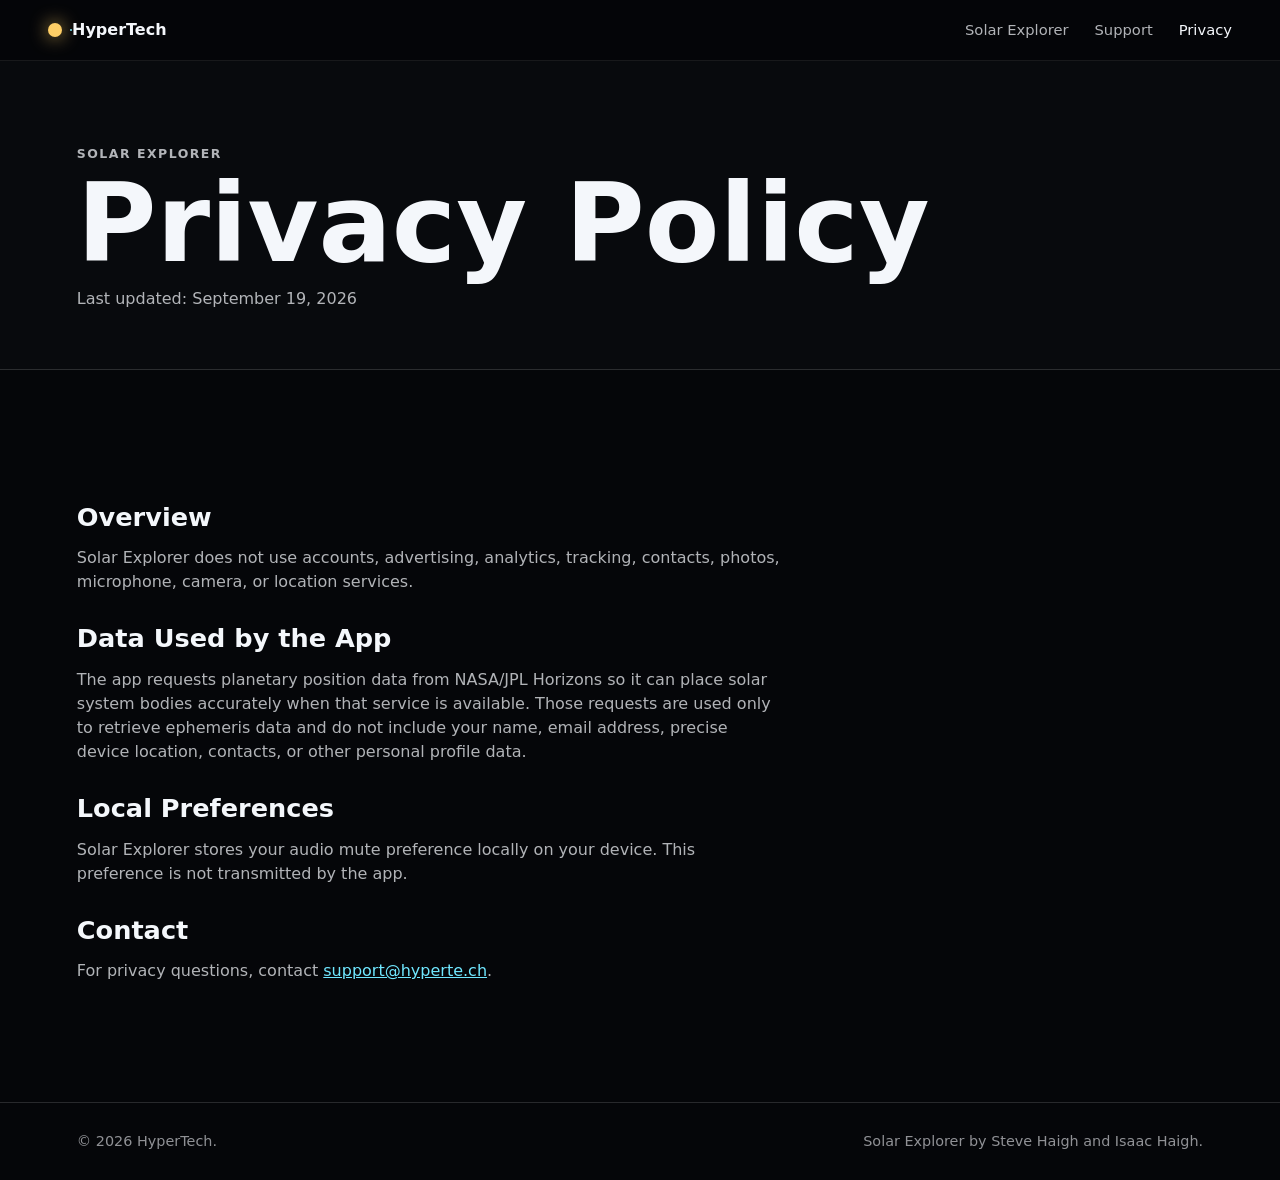
==== privacy.html @ d2ac2b3a "Initial HyperTech website" ====
<!doctype html>
<html lang="en">
<head>
    <meta charset="utf-8">
    <meta name="viewport" content="width=device-width, initial-scale=1">
    <meta name="description" content="Privacy policy for Solar Explorer by HyperTech.">
    <title>Solar Explorer Privacy | HyperTech</title>
    <link rel="stylesheet" href="styles.css">
</head>
<body>
    <header class="site-header solid">
        <a class="brand" href="index.html" aria-label="HyperTech home">
            <span class="brand-mark"></span>
            <span>HyperTech</span>
        </a>
        <nav aria-label="Primary">
            <a href="index.html#solar-explorer">Solar Explorer</a>
            <a href="support.html">Support</a>
            <a href="privacy.html" aria-current="page">Privacy</a>
        </nav>
    </header>

    <main class="page-main">
        <section class="page-hero">
            <p class="eyebrow">Solar Explorer</p>
            <h1>Privacy Policy</h1>
            <p>Last updated: September 19, 2026</p>
        </section>

        <section class="section legal-copy">
            <h2>Overview</h2>
            <p>Solar Explorer does not use accounts, advertising, analytics, tracking, contacts, photos, microphone, camera, or location services.</p>

            <h2>Data Used by the App</h2>
            <p>The app requests planetary position data from NASA/JPL Horizons so it can place solar system bodies accurately when that service is available. Those requests are used only to retrieve ephemeris data and do not include your name, email address, precise device location, contacts, or other personal profile data.</p>

            <h2>Local Preferences</h2>
            <p>Solar Explorer stores your audio mute preference locally on your device. This preference is not transmitted by the app.</p>

            <h2>Contact</h2>
            <p>For privacy questions, contact <a href="mailto:support@hyperte.ch">support@hyperte.ch</a>.</p>
        </section>
    </main>

    <footer class="site-footer">
        <span>&copy; 2026 HyperTech.</span>
        <span>Solar Explorer by Steve Haigh and Isaac Haigh.</span>
    </footer>
</body>
</html>
---- styles.css ----
:root {
    color-scheme: dark;
    --bg: #050609;
    --panel: rgba(14, 18, 24, 0.78);
    --panel-strong: rgba(21, 27, 34, 0.92);
    --line: rgba(255, 255, 255, 0.14);
    --text: #f4f7fb;
    --muted: rgba(244, 247, 251, 0.72);
    --cyan: #70e7ff;
    --amber: #ffcf66;
    --green: #88f0b0;
    --red: #ff7d7d;
}

* {
    box-sizing: border-box;
}

html {
    scroll-behavior: smooth;
}

body {
    margin: 0;
    min-width: 320px;
    background: var(--bg);
    color: var(--text);
    font-family: Inter, ui-sans-serif, system-ui, -apple-system, BlinkMacSystemFont, "Segoe UI", sans-serif;
    line-height: 1.5;
}

a {
    color: var(--cyan);
}

.site-header {
    position: fixed;
    z-index: 20;
    top: 0;
    left: 0;
    right: 0;
    display: flex;
    align-items: center;
    justify-content: space-between;
    gap: 24px;
    padding: 18px clamp(18px, 4vw, 48px);
    background: rgba(5, 6, 9, 0.62);
    border-bottom: 1px solid rgba(255, 255, 255, 0.08);
    backdrop-filter: blur(18px);
}

.site-header.solid {
    position: sticky;
    background: rgba(5, 6, 9, 0.92);
}

.brand {
    display: inline-flex;
    align-items: center;
    gap: 10px;
    color: var(--text);
    font-weight: 700;
    text-decoration: none;
    letter-spacing: 0;
}

.brand-mark {
    width: 14px;
    height: 14px;
    border-radius: 50%;
    background: var(--amber);
    box-shadow: 0 0 18px rgba(255, 207, 102, 0.84), 16px 0 0 -6px var(--cyan), 28px 0 0 -8px var(--green);
}

nav {
    display: flex;
    align-items: center;
    gap: clamp(12px, 2.2vw, 26px);
    font-size: 0.92rem;
}

nav a {
    color: var(--muted);
    text-decoration: none;
}

nav a:hover,
nav a[aria-current="page"] {
    color: var(--text);
}

.hero {
    position: relative;
    display: grid;
    min-height: 92vh;
    align-items: center;
    overflow: hidden;
    padding: 110px clamp(22px, 6vw, 86px) 90px;
    border-bottom: 1px solid var(--line);
}

#orbit-canvas {
    position: absolute;
    inset: 0;
    width: 100%;
    height: 100%;
}

.hero::after {
    content: "";
    position: absolute;
    inset: auto 0 0;
    height: 34%;
    background: linear-gradient(to bottom, rgba(5, 6, 9, 0), var(--bg));
    pointer-events: none;
}

.hero-content {
    position: relative;
    z-index: 2;
    max-width: 760px;
}

.eyebrow {
    margin: 0 0 12px;
    color: var(--amber);
    font-size: 0.78rem;
    font-weight: 700;
    letter-spacing: 0.12em;
    text-transform: uppercase;
}

h1,
h2,
h3,
p {
    margin-top: 0;
}

h1 {
    max-width: 11ch;
    margin-bottom: 16px;
    font-size: clamp(4rem, 13vw, 9.5rem);
    line-height: 0.88;
    letter-spacing: 0;
}

h2 {
    margin-bottom: 16px;
    font-size: clamp(2rem, 4vw, 4.2rem);
    line-height: 1;
    letter-spacing: 0;
}

h3 {
    margin-bottom: 10px;
    color: var(--text);
    font-size: 1.05rem;
}

.hero-copy {
    max-width: 520px;
    color: var(--muted);
    font-size: clamp(1.1rem, 2vw, 1.45rem);
}

.hero-actions,
.support-band {
    display: flex;
    flex-wrap: wrap;
    gap: 12px;
    align-items: center;
}

.button {
    display: inline-flex;
    min-height: 44px;
    align-items: center;
    justify-content: center;
    border-radius: 999px;
    padding: 0 18px;
    border: 1px solid var(--line);
    font-weight: 700;
    text-decoration: none;
}

.button.primary {
    background: var(--text);
    color: var(--bg);
}

.button.secondary {
    color: var(--text);
    background: rgba(255, 255, 255, 0.08);
}

.section {
    padding: clamp(56px, 8vw, 112px) clamp(22px, 6vw, 86px);
}

.product-section {
    display: grid;
    grid-template-columns: minmax(0, 0.85fr) minmax(280px, 1.15fr);
    gap: clamp(28px, 5vw, 72px);
    align-items: start;
}

.section-copy p,
.split-section p,
.support-band p,
.page-hero p,
.legal-copy p,
.info-panel p,
.feature p {
    color: var(--muted);
}

.feature-grid {
    display: grid;
    gap: 14px;
}

.feature,
.info-panel {
    border: 1px solid var(--line);
    border-radius: 8px;
    padding: 20px;
    background: var(--panel);
}

.screenshots-section {
    border-top: 1px solid var(--line);
    background: #07090d;
}

.screenshots-section .section-copy {
    max-width: 880px;
    margin-bottom: 30px;
}

.screenshot-gallery {
    display: grid;
    grid-auto-columns: minmax(320px, 46%);
    grid-auto-flow: column;
    gap: 18px;
    overflow-x: auto;
    overflow-y: hidden;
    padding: 6px clamp(22px, 6vw, 86px) 22px;
    margin-inline: calc(clamp(22px, 6vw, 86px) * -1);
    scroll-padding-inline: clamp(22px, 6vw, 86px);
    scroll-snap-type: x mandatory;
    scrollbar-color: rgba(112, 231, 255, 0.36) rgba(255, 255, 255, 0.08);
}

.screenshot-card {
    position: relative;
    margin: 0;
    overflow: hidden;
    border: 1px solid rgba(255, 255, 255, 0.16);
    border-radius: 8px;
    background: var(--panel-strong);
    box-shadow: 0 20px 60px rgba(0, 0, 0, 0.34);
    scroll-snap-align: start;
}

.screenshot-open {
    display: block;
    width: 100%;
    padding: 0;
    border: 0;
    background: transparent;
    color: inherit;
    cursor: zoom-in;
}

.screenshot-open:focus-visible {
    outline: 3px solid rgba(112, 231, 255, 0.82);
    outline-offset: -3px;
}

.screenshot-card img {
    display: block;
    width: 100%;
    aspect-ratio: 19.5 / 9;
    object-fit: cover;
    background: #030407;
    transition: transform 0.25s ease, filter 0.25s ease;
}

.screenshot-card:hover img,
.screenshot-open:focus-visible img {
    transform: scale(1.025);
    filter: brightness(1.06);
}

.screenshot-card figcaption {
    position: absolute;
    left: 12px;
    bottom: 12px;
    max-width: calc(100% - 24px);
    padding: 7px 10px;
    border: 1px solid rgba(255, 255, 255, 0.14);
    border-radius: 999px;
    background: rgba(3, 4, 7, 0.68);
    color: rgba(244, 247, 251, 0.9);
    font-size: 0.9rem;
    backdrop-filter: blur(14px);
}

.lightbox {
    position: fixed;
    z-index: 100;
    inset: 0;
    display: none;
    align-items: center;
    justify-content: center;
    padding: clamp(18px, 4vw, 54px);
}

.lightbox.is-open {
    display: flex;
}

.lightbox-backdrop {
    position: absolute;
    inset: 0;
    border: 0;
    background: rgba(2, 3, 6, 0.82);
    backdrop-filter: blur(18px);
    cursor: zoom-out;
}

.lightbox-content {
    position: relative;
    z-index: 1;
    width: fit-content;
    max-width: calc(100vw - clamp(36px, 8vw, 108px));
    margin: 0;
    overflow: hidden;
    border: 1px solid rgba(255, 255, 255, 0.18);
    border-radius: 8px;
    background: rgba(6, 8, 12, 0.96);
    box-shadow: 0 34px 120px rgba(0, 0, 0, 0.58);
}

.lightbox-content img {
    position: relative;
    z-index: 1;
    display: block;
    width: auto;
    height: auto;
    max-width: 100%;
    max-height: 78vh;
    object-fit: contain;
    background: #030407;
    transition: opacity 0.18s ease, transform 0.18s ease;
}

.lightbox-content.is-changing img {
    opacity: 0.42;
    transform: scale(0.992);
}

.lightbox-content figcaption {
    position: relative;
    z-index: 2;
    display: flex;
    align-items: center;
    justify-content: space-between;
    gap: 18px;
    padding: 13px 16px;
    color: rgba(244, 247, 251, 0.84);
    font-size: 0.95rem;
}

.lightbox-content figcaption span:last-child {
    color: rgba(112, 231, 255, 0.74);
    font-variant-numeric: tabular-nums;
    white-space: nowrap;
}

.lightbox-orbit {
    position: absolute;
    z-index: 0;
    inset: -24%;
    border: 1px solid rgba(112, 231, 255, 0.18);
    border-radius: 50%;
    pointer-events: none;
    animation: orbitDrift 16s linear infinite;
}

.lightbox-orbit::before,
.lightbox-orbit::after {
    content: "";
    position: absolute;
    inset: 13%;
    border: 1px solid rgba(255, 255, 255, 0.08);
    border-radius: 50%;
}

.lightbox-orbit::after {
    inset: 26%;
    border-color: rgba(255, 207, 102, 0.12);
}

.lightbox-orbit span {
    position: absolute;
    top: 50%;
    right: -5px;
    width: 10px;
    height: 10px;
    border-radius: 50%;
    background: var(--cyan);
    box-shadow: 0 0 16px rgba(112, 231, 255, 0.9);
}

@keyframes orbitDrift {
    to {
        transform: rotate(360deg);
    }
}

.lightbox-close,
.lightbox-nav {
    position: absolute;
    z-index: 2;
    border: 1px solid rgba(255, 255, 255, 0.16);
    border-radius: 50%;
    background: rgba(3, 4, 7, 0.72);
    color: var(--text);
    line-height: 1;
    backdrop-filter: blur(14px);
    cursor: pointer;
}

.lightbox-close {
    top: 10px;
    right: 10px;
    width: 38px;
    height: 38px;
    font-size: 1.55rem;
}

.lightbox-nav {
    top: 50%;
    width: 46px;
    height: 46px;
    font-size: 2.2rem;
    transform: translateY(-50%);
}

.lightbox-nav.previous {
    left: 12px;
}

.lightbox-nav.next {
    right: 12px;
}

.lightbox-nav:hover,
.lightbox-close:hover {
    border-color: rgba(112, 231, 255, 0.42);
    background: rgba(10, 18, 24, 0.82);
}

.lightbox-close:focus-visible,
.lightbox-nav:focus-visible {
    outline: 3px solid rgba(112, 231, 255, 0.82);
    outline-offset: 2px;
}

body.lightbox-open {
    overflow: hidden;
}

.split-section {
    display: grid;
    grid-template-columns: minmax(0, 0.65fr) minmax(260px, 0.75fr);
    gap: clamp(24px, 5vw, 72px);
    align-items: center;
    border-top: 1px solid var(--line);
    border-bottom: 1px solid var(--line);
    background: #090d0f;
}

.support-band {
    justify-content: space-between;
    background: #0b0b0d;
}

.support-band h2 {
    max-width: 760px;
}

.page-main {
    min-height: 72vh;
}

.page-hero {
    padding: 84px clamp(22px, 6vw, 86px) 42px;
    border-bottom: 1px solid var(--line);
    background: #080a0d;
}

.page-hero h1 {
    max-width: none;
    font-size: clamp(3rem, 9vw, 6.8rem);
}

.support-layout {
    display: grid;
    grid-template-columns: repeat(3, minmax(0, 1fr));
    gap: 16px;
}

.legal-copy {
    max-width: 860px;
}

.legal-copy h2 {
    margin-top: 32px;
    font-size: clamp(1.3rem, 2vw, 2rem);
}

.site-footer {
    display: flex;
    flex-wrap: wrap;
    justify-content: space-between;
    gap: 12px;
    padding: 28px clamp(22px, 6vw, 86px);
    border-top: 1px solid var(--line);
    color: rgba(244, 247, 251, 0.58);
    font-size: 0.9rem;
}

@media (max-width: 820px) {
    .site-header {
        align-items: flex-start;
        flex-direction: column;
        gap: 10px;
    }

    nav {
        width: 100%;
        justify-content: space-between;
    }

    .hero {
        min-height: 86vh;
        padding-top: 142px;
    }

    .product-section,
    .split-section,
    .support-layout {
        grid-template-columns: 1fr;
    }

    .screenshot-gallery {
        grid-auto-columns: minmax(290px, 82%);
    }
}

@media (max-width: 520px) {
    nav {
        font-size: 0.84rem;
    }

    h1 {
        font-size: 4.4rem;
    }

    .button {
        width: 100%;
    }
}
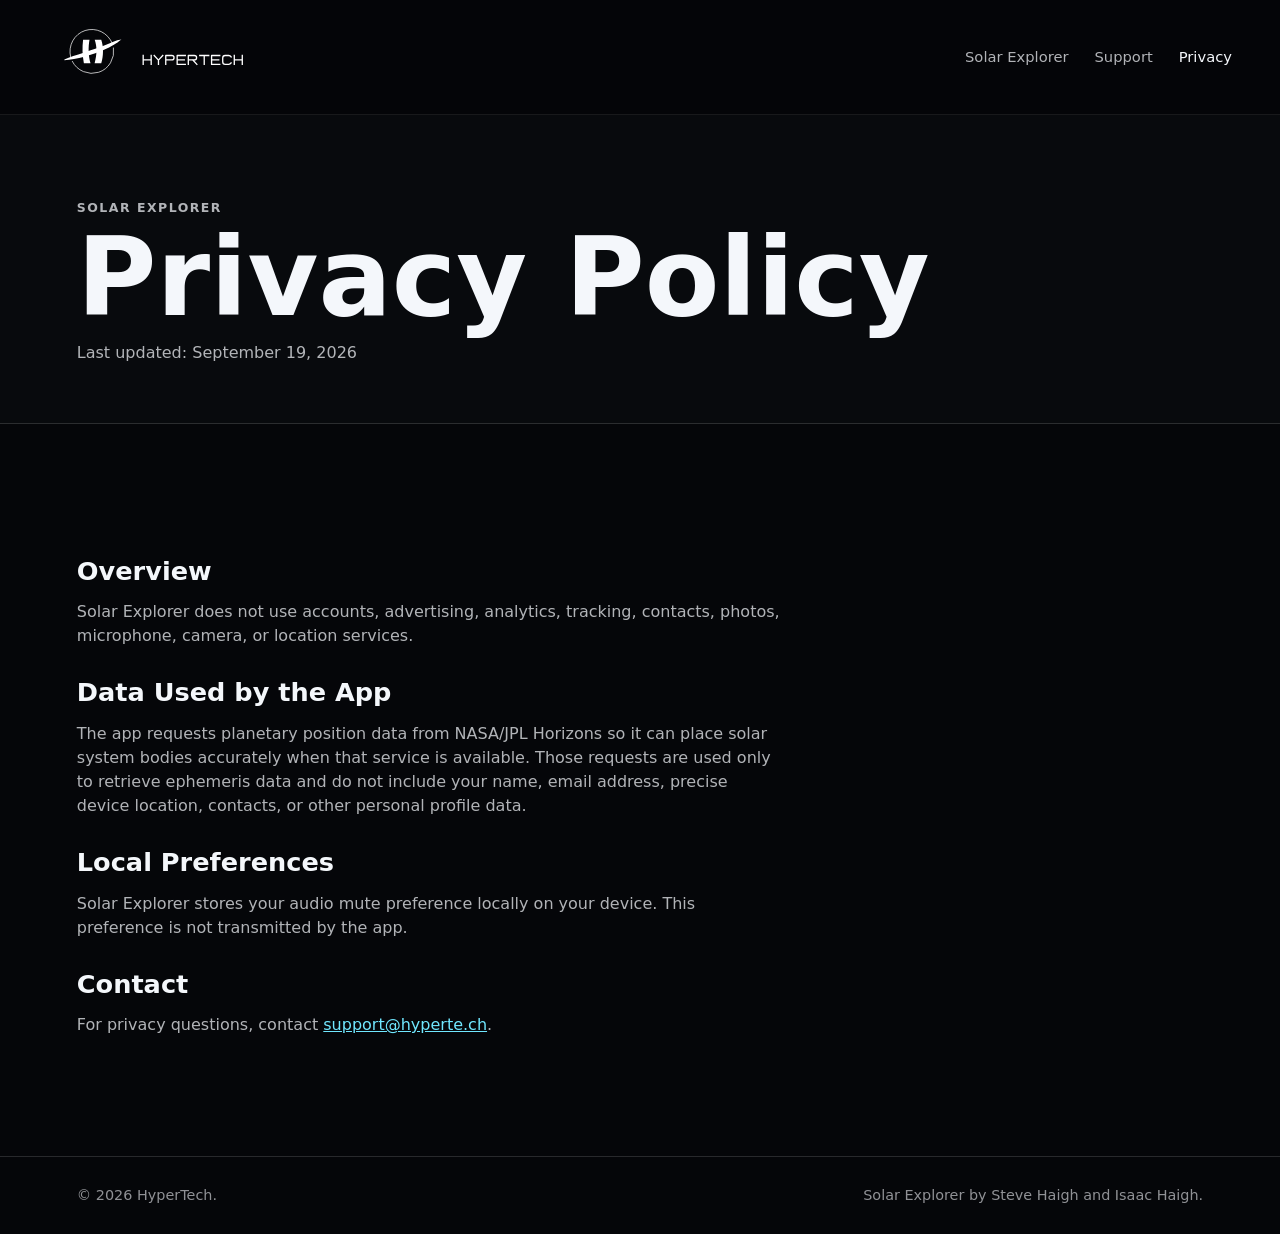
==== commit 77c4ee11: "Add HyperTech logo and analytics tracking" ====
--- a/privacy.html
+++ b/privacy.html
@@ -5,13 +5,21 @@
     <meta name="viewport" content="width=device-width, initial-scale=1">
     <meta name="description" content="Privacy policy for Solar Explorer by HyperTech.">
     <title>Solar Explorer Privacy | HyperTech</title>
+    <!-- Google tag (gtag.js) -->
+    <script async src="https://www.googletagmanager.com/gtag/js?id=G-M51QYJ959E"></script>
+    <script>
+        window.dataLayer = window.dataLayer || [];
+        function gtag(){dataLayer.push(arguments);}
+        gtag('js', new Date());
+
+        gtag('config', 'G-M51QYJ959E');
+    </script>
     <link rel="stylesheet" href="styles.css">
 </head>
 <body>
     <header class="site-header solid">
         <a class="brand" href="index.html" aria-label="HyperTech home">
-            <span class="brand-mark"></span>
-            <span>HyperTech</span>
+            <img src="assets/hypertech-logo-white.svg" alt="HyperTech" width="200" height="78">
         </a>
         <nav aria-label="Primary">
             <a href="index.html#solar-explorer">Solar Explorer</a>
--- a/styles.css
+++ b/styles.css
@@ -39,9 +39,9 @@
     top: 0;
     left: 0;
     right: 0;
-    display: flex;
-    align-items: center;
-    justify-content: space-between;
+    display: grid;
+    grid-template-columns: auto minmax(0, 1fr);
+    align-items: center;
     gap: 24px;
     padding: 18px clamp(18px, 4vw, 48px);
     background: rgba(5, 6, 9, 0.62);
@@ -55,26 +55,21 @@
 }
 
 .brand {
-    display: inline-flex;
-    align-items: center;
-    gap: 10px;
-    color: var(--text);
-    font-weight: 700;
-    text-decoration: none;
-    letter-spacing: 0;
-}
-
-.brand-mark {
-    width: 14px;
-    height: 14px;
-    border-radius: 50%;
-    background: var(--amber);
-    box-shadow: 0 0 18px rgba(255, 207, 102, 0.84), 16px 0 0 -6px var(--cyan), 28px 0 0 -8px var(--green);
+    display: block;
+    justify-self: start;
+    line-height: 0;
+}
+
+.brand img {
+    display: block;
+    width: clamp(166px, 16vw, 200px);
+    height: auto;
 }
 
 nav {
     display: flex;
     align-items: center;
+    justify-self: end;
     gap: clamp(12px, 2.2vw, 26px);
     font-size: 0.92rem;
 }
@@ -192,6 +187,31 @@
 .button.secondary {
     color: var(--text);
     background: rgba(255, 255, 255, 0.08);
+}
+
+.app-store-badge {
+    display: inline-flex;
+    align-items: center;
+    min-height: 44px;
+    border-radius: 7px;
+    transition: opacity 0.2s ease, transform 0.2s ease;
+}
+
+.app-store-badge img {
+    display: block;
+    width: 148px;
+    height: auto;
+}
+
+.app-store-badge:hover,
+.app-store-badge:focus-visible {
+    opacity: 0.82;
+    transform: translateY(-1px);
+}
+
+.app-store-badge:focus-visible {
+    outline: 3px solid rgba(112, 231, 255, 0.82);
+    outline-offset: 4px;
 }
 
 .section {
@@ -535,14 +555,20 @@
 
 @media (max-width: 820px) {
     .site-header {
-        align-items: flex-start;
-        flex-direction: column;
+        grid-template-columns: auto 1fr;
         gap: 10px;
     }
 
     nav {
+        grid-column: 1 / -1;
+        grid-row: 2;
         width: 100%;
         justify-content: space-between;
+    }
+
+    .brand {
+        grid-column: 1;
+        grid-row: 1;
     }
 
     .hero {
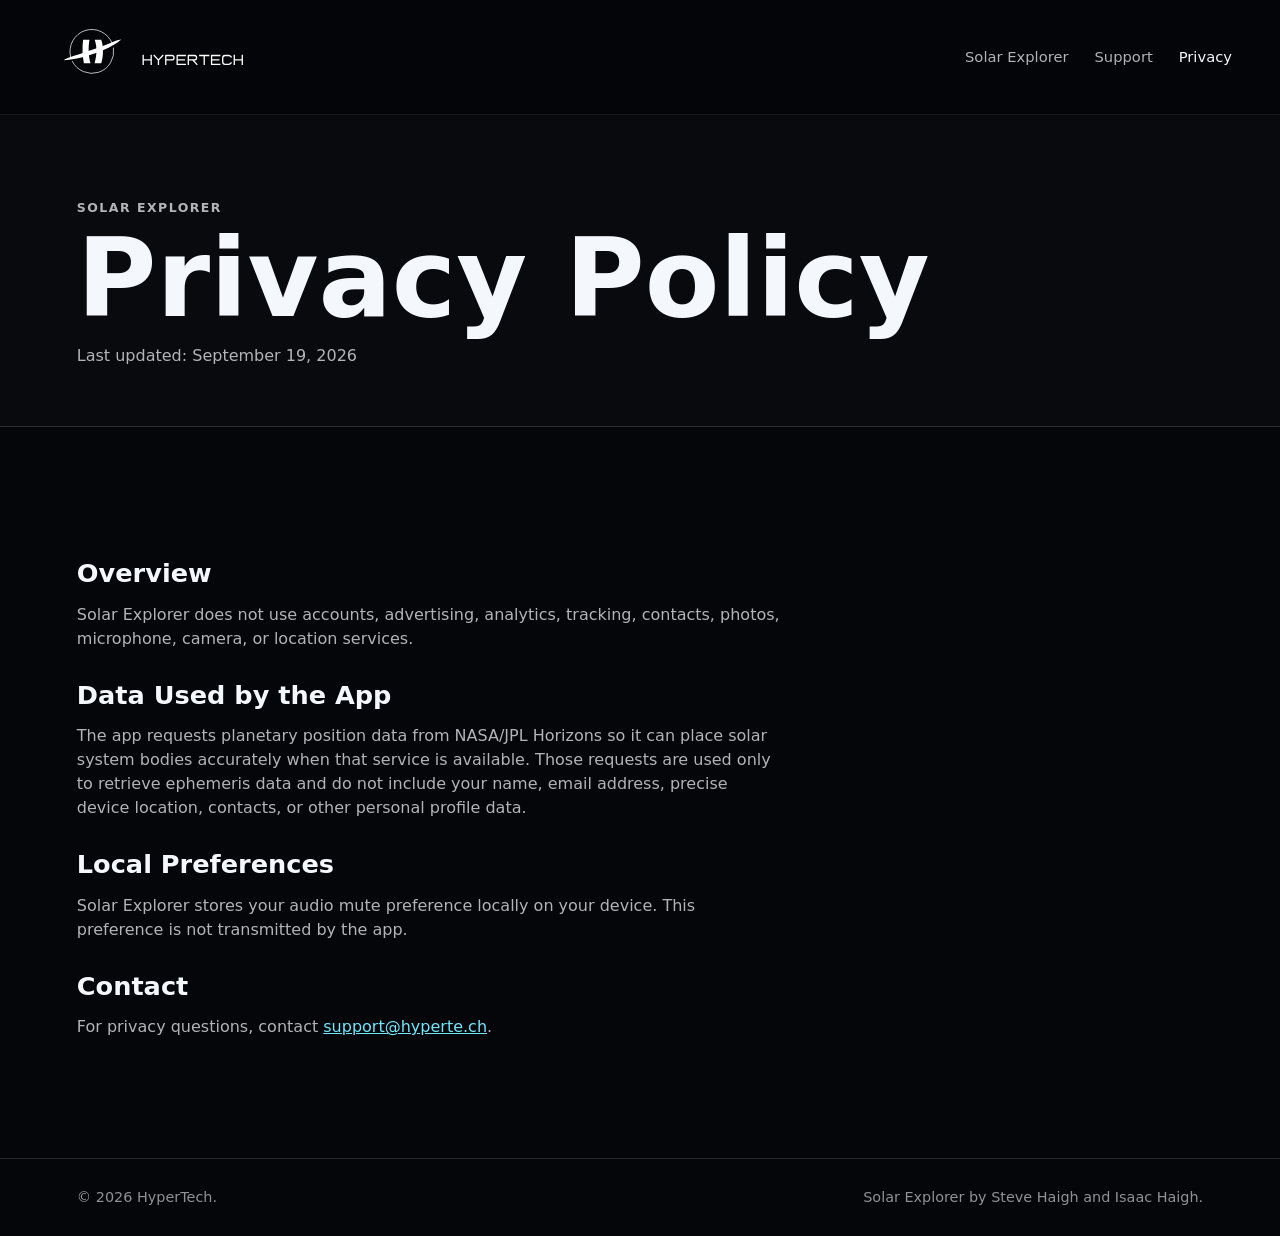
==== commit 6e6451c5: "Launch Solar Explorer 2.1 website refresh" ====
--- a/privacy.html
+++ b/privacy.html
@@ -3,8 +3,32 @@
 <head>
     <meta charset="utf-8">
     <meta name="viewport" content="width=device-width, initial-scale=1">
-    <meta name="description" content="Privacy policy for Solar Explorer by HyperTech.">
+    <meta name="description" content="Read the Solar Explorer privacy policy, including how the app handles local preferences and NASA/JPL Horizons ephemeris requests.">
+    <meta name="robots" content="index, follow">
+    <meta name="theme-color" content="#050609">
     <title>Solar Explorer Privacy | HyperTech</title>
+    <link rel="canonical" href="https://hyperte.ch/privacy.html">
+    <link rel="icon" href="assets/favicon.svg" type="image/svg+xml">
+    <meta property="og:type" content="website">
+    <meta property="og:site_name" content="HyperTech">
+    <meta property="og:title" content="Solar Explorer Privacy | HyperTech">
+    <meta property="og:description" content="How Solar Explorer handles app data, local preferences, and ephemeris requests.">
+    <meta property="og:url" content="https://hyperte.ch/privacy.html">
+    <meta property="og:image" content="https://hyperte.ch/assets/v21-iphone-earth-cockpit.jpg">
+    <meta property="og:image:alt" content="Solar Explorer cockpit approaching Earth">
+    <meta name="twitter:card" content="summary_large_image">
+    <script type="application/ld+json">
+    {
+        "@context": "https://schema.org",
+        "@type": "WebPage",
+        "name": "Solar Explorer Privacy Policy",
+        "url": "https://hyperte.ch/privacy.html",
+        "description": "Privacy policy for Solar Explorer by HyperTech.",
+        "dateModified": "2026-09-19",
+        "isPartOf": { "@id": "https://hyperte.ch/#solar-explorer" },
+        "about": { "@id": "https://hyperte.ch/#solar-explorer" }
+    }
+    </script>
     <!-- Google tag (gtag.js) -->
     <script async src="https://www.googletagmanager.com/gtag/js?id=G-M51QYJ959E"></script>
     <script>
--- a/styles.css
+++ b/styles.css
@@ -1,3 +1,11 @@
+@font-face {
+    font-family: "HyperTech Eurostile Extended";
+    src: url("assets/Eurostile%20Extended%20Bold.ttf") format("truetype");
+    font-style: normal;
+    font-weight: 700;
+    font-display: swap;
+}
+
 :root {
     color-scheme: dark;
     --bg: #050609;
@@ -86,11 +94,9 @@
 
 .hero {
     position: relative;
-    display: grid;
-    min-height: 92vh;
-    align-items: center;
+    min-height: 100svh;
     overflow: hidden;
-    padding: 110px clamp(22px, 6vw, 86px) 90px;
+    padding: 132px clamp(22px, 5vw, 74px) 80px;
     border-bottom: 1px solid var(--line);
 }
 
@@ -105,15 +111,41 @@
     content: "";
     position: absolute;
     inset: auto 0 0;
-    height: 34%;
+    height: 38%;
     background: linear-gradient(to bottom, rgba(5, 6, 9, 0), var(--bg));
     pointer-events: none;
 }
 
-.hero-content {
+.hero-layout {
     position: relative;
     z-index: 2;
-    max-width: 760px;
+    display: flex;
+    width: min(1540px, 100%);
+    min-height: calc(100svh - 212px);
+    margin: 0 auto;
+    align-items: center;
+}
+
+.hero-content {
+    max-width: 720px;
+}
+
+.release-chip {
+    display: inline-flex;
+    gap: 10px;
+    margin: 0 0 22px;
+    padding: 8px 12px;
+    border: 1px solid rgba(112, 231, 255, 0.32);
+    border-radius: 3px;
+    background: rgba(4, 13, 20, 0.72);
+    color: var(--muted);
+    font-size: 0.84rem;
+    letter-spacing: 0.04em;
+    backdrop-filter: blur(12px);
+}
+
+.release-chip strong {
+    color: var(--cyan);
 }
 
 .eyebrow {
@@ -133,11 +165,17 @@
 }
 
 h1 {
-    max-width: 11ch;
+    max-width: 10ch;
     margin-bottom: 16px;
-    font-size: clamp(4rem, 13vw, 9.5rem);
-    line-height: 0.88;
+    font-size: clamp(3.7rem, 6.5vw, 6.7rem);
+    line-height: 0.9;
     letter-spacing: 0;
+}
+
+#hero-title {
+    font-family: "HyperTech Eurostile Extended", "Eurostile Extended", "EurostileExt-Bold", "Eurostile", "Arial Black", sans-serif;
+    font-weight: 700;
+    font-stretch: expanded;
 }
 
 h2 {
@@ -154,7 +192,7 @@
 }
 
 .hero-copy {
-    max-width: 520px;
+    max-width: 590px;
     color: var(--muted);
     font-size: clamp(1.1rem, 2vw, 1.45rem);
 }
@@ -218,69 +256,374 @@
     padding: clamp(56px, 8vw, 112px) clamp(22px, 6vw, 86px);
 }
 
-.product-section {
+#solar-explorer,
+#devices {
+    scroll-margin-top: 118px;
+}
+
+.release-section {
+    position: relative;
+    border-bottom: 1px solid var(--line);
+    background:
+        radial-gradient(circle at 12% 0%, rgba(112, 231, 255, 0.09), transparent 34%),
+        #07090d;
+}
+
+.release-heading {
     display: grid;
-    grid-template-columns: minmax(0, 0.85fr) minmax(280px, 1.15fr);
-    gap: clamp(28px, 5vw, 72px);
-    align-items: start;
-}
-
-.section-copy p,
+    grid-template-columns: minmax(0, 1fr) minmax(280px, 0.72fr);
+    gap: clamp(28px, 6vw, 90px);
+    max-width: 1420px;
+    margin: 0 auto clamp(36px, 5vw, 70px);
+    align-items: end;
+}
+
+.release-heading > p,
+.devices-heading > p,
+.device-story-copy > p,
 .split-section p,
 .support-band p,
 .page-hero p,
 .legal-copy p,
 .info-panel p,
-.feature p {
+.mission-card p,
+.device-shot figcaption span {
     color: var(--muted);
 }
 
-.feature-grid {
+.mission-console {
     display: grid;
+    grid-template-columns: minmax(360px, 0.88fr) minmax(0, 1.12fr);
+    gap: clamp(24px, 4vw, 62px);
+    max-width: 1420px;
+    margin: 0 auto;
+    align-items: start;
+}
+
+.mission-display {
+    position: sticky;
+    top: 132px;
+    margin: 0;
+    border: 1px solid rgba(255, 255, 255, 0.14);
+    border-radius: 8px;
+    padding: 8px;
+    background: linear-gradient(145deg, rgba(27, 43, 55, 0.98), rgba(5, 8, 13, 0.98) 42%, rgba(12, 24, 34, 0.98));
+    box-shadow: 0 30px 90px rgba(0, 0, 0, 0.48), inset 0 0 34px rgba(112, 231, 255, 0.05);
+}
+
+.mission-display-viewport {
+    position: relative;
+    overflow: hidden;
+    border: 1px solid rgba(112, 231, 255, 0.22);
+    border-radius: 4px;
+    background: #020407;
+}
+
+.mission-display-viewport::before,
+.mission-display-viewport::after {
+    content: "";
+    position: absolute;
+    z-index: 2;
+    inset: 0;
+    pointer-events: none;
+}
+
+.mission-display-viewport::before {
+    background: repeating-linear-gradient(to bottom, transparent 0, transparent 5px, rgba(112, 231, 255, 0.035) 6px);
+    mix-blend-mode: screen;
+}
+
+.mission-display-viewport::after {
+    background: linear-gradient(180deg, rgba(6, 13, 20, 0.02), transparent 58%, rgba(3, 8, 13, 0.72));
+}
+
+.mission-display img {
+    display: block;
+    width: 100%;
+    aspect-ratio: 4 / 3;
+    object-fit: cover;
+    transition: opacity 0.18s ease, transform 0.22s ease;
+}
+
+.mission-display.is-changing img {
+    opacity: 0.38;
+    transform: scale(1.015);
+}
+
+.mission-display-hud {
+    position: absolute;
+    z-index: 3;
+    top: 14px;
+    left: 14px;
+    right: 14px;
+    display: flex;
+    justify-content: space-between;
+    gap: 16px;
+    color: rgba(220, 241, 251, 0.76);
+    font-family: ui-monospace, SFMono-Regular, Menlo, Monaco, Consolas, monospace;
+    font-size: 0.76rem;
+    letter-spacing: 0.08em;
+    text-transform: uppercase;
+}
+
+.mission-display-hud span:first-child {
+    color: var(--cyan);
+}
+
+.mission-display figcaption {
+    display: flex;
+    justify-content: space-between;
+    gap: 18px;
+    padding: 14px 8px 6px;
+    color: var(--text);
+}
+
+.mission-display figcaption span {
+    color: var(--muted);
+    font-size: 0.86rem;
+}
+
+.mission-grid {
+    display: grid;
+    grid-template-columns: repeat(2, minmax(0, 1fr));
     gap: 14px;
 }
 
-.feature,
+.mission-card {
+    position: relative;
+    overflow: hidden;
+    display: block;
+    min-width: 0;
+    border: 1px solid var(--line);
+    border-radius: 8px;
+    padding: 8px;
+    background: rgba(10, 16, 23, 0.86);
+    color: var(--text);
+    font: inherit;
+    text-align: left;
+    cursor: pointer;
+    transition: border-color 0.2s ease, background 0.2s ease, transform 0.2s ease, box-shadow 0.2s ease;
+}
+
+.mission-card::after {
+    content: "";
+    position: absolute;
+    top: 18px;
+    right: 0;
+    bottom: 18px;
+    width: 2px;
+    background: transparent;
+    transition: background 0.2s ease, box-shadow 0.2s ease;
+}
+
+.mission-card:hover,
+.mission-card:focus-visible,
+.mission-card.is-active {
+    border-color: rgba(112, 231, 255, 0.42);
+    background: rgba(14, 29, 40, 0.92);
+    transform: translateY(-2px);
+    box-shadow: 0 18px 42px rgba(0, 0, 0, 0.28);
+}
+
+.mission-card:focus-visible {
+    outline: 3px solid rgba(112, 231, 255, 0.72);
+    outline-offset: 3px;
+}
+
+.mission-card.is-active::after {
+    background: var(--cyan);
+    box-shadow: 0 0 12px rgba(112, 231, 255, 0.72);
+}
+
+.mission-card-media {
+    position: relative;
+    overflow: hidden;
+    display: block;
+    aspect-ratio: 16 / 8;
+    border: 1px solid rgba(112, 231, 255, 0.13);
+    border-radius: 4px;
+    background: #020407;
+}
+
+.mission-card-media::after {
+    content: "";
+    position: absolute;
+    inset: 0;
+    background: linear-gradient(to bottom, transparent 48%, rgba(3, 8, 13, 0.76));
+    pointer-events: none;
+}
+
+.mission-card-media img {
+    display: block;
+    width: 100%;
+    height: 100%;
+    object-fit: cover;
+    filter: saturate(0.82) brightness(0.78);
+    transition: filter 0.2s ease, transform 0.25s ease;
+}
+
+.mission-card:hover .mission-card-media img,
+.mission-card:focus-visible .mission-card-media img,
+.mission-card.is-active .mission-card-media img {
+    filter: saturate(1.08) brightness(1);
+    transform: scale(1.025);
+}
+
+.mission-card-copy {
+    display: block;
+    padding: 14px 8px 10px;
+}
+
+.mission-title,
+.mission-description {
+    display: block;
+}
+
+.mission-title {
+    margin-bottom: 8px;
+    color: var(--text);
+    font-size: 1.05rem;
+    font-weight: 700;
+}
+
+.mission-description {
+    color: var(--muted);
+    font-size: 0.9rem;
+    line-height: 1.45;
+}
+
+.mission-card .mission-kicker {
+    margin-bottom: 7px;
+    font-size: 0.74rem;
+}
+
 .info-panel {
     border: 1px solid var(--line);
     border-radius: 8px;
-    padding: 20px;
+    padding: clamp(22px, 3vw, 34px);
     background: var(--panel);
 }
 
-.screenshots-section {
+.faq-section {
+    background:
+        linear-gradient(rgba(112, 231, 255, 0.035) 1px, transparent 1px),
+        linear-gradient(90deg, rgba(112, 231, 255, 0.035) 1px, transparent 1px),
+        #070a0d;
+    background-size: 42px 42px;
+}
+
+.faq-heading {
+    display: grid;
+    gap: 12px;
+    max-width: 760px;
+    margin-bottom: clamp(28px, 5vw, 52px);
+}
+
+.faq-heading > p:last-child {
+    color: var(--muted);
+}
+
+.faq-grid {
+    display: grid;
+    grid-template-columns: repeat(3, minmax(0, 1fr));
+    gap: 16px;
+}
+
+.faq-grid .info-panel {
+    position: relative;
+    overflow: hidden;
+}
+
+.faq-grid .info-panel::before {
+    content: "";
+    position: absolute;
+    inset: 0 auto 0 0;
+    width: 2px;
+    background: linear-gradient(transparent, var(--cyan), transparent);
+}
+
+.faq-grid h3 {
+    margin-bottom: 12px;
+    font-size: clamp(1.05rem, 1.8vw, 1.3rem);
+}
+
+.mission-kicker,
+.device-label {
+    margin-bottom: 20px;
+    color: var(--cyan) !important;
+    font-size: 0.82rem;
+    font-weight: 700;
+    letter-spacing: 0.12em;
+    text-transform: uppercase;
+}
+
+.devices-section {
+    overflow: hidden;
+    background: #050609;
+}
+
+.devices-heading {
+    max-width: 920px;
+    margin: 0 auto clamp(62px, 9vw, 132px);
+    text-align: center;
+}
+
+.devices-heading > p:last-child {
+    max-width: 720px;
+    margin-inline: auto;
+    font-size: 1.08rem;
+}
+
+.device-story {
+    display: grid;
+    grid-template-columns: minmax(250px, 0.34fr) minmax(0, 0.66fr);
+    gap: clamp(34px, 6vw, 96px);
+    max-width: 1420px;
+    margin: 0 auto;
+    padding: clamp(54px, 7vw, 94px) 0;
     border-top: 1px solid var(--line);
-    background: #07090d;
-}
-
-.screenshots-section .section-copy {
-    max-width: 880px;
-    margin-bottom: 30px;
-}
-
-.screenshot-gallery {
+    align-items: center;
+}
+
+.device-story-reverse {
+    grid-template-columns: minmax(0, 0.66fr) minmax(250px, 0.34fr);
+}
+
+.device-story-reverse .device-story-copy {
+    grid-column: 2;
+    grid-row: 1;
+}
+
+.device-story-reverse .device-shot-grid {
+    grid-column: 1;
+    grid-row: 1;
+}
+
+.device-story-copy h3 {
+    margin-bottom: 18px;
+    font-size: clamp(2rem, 4vw, 4rem);
+    line-height: 0.98;
+}
+
+.device-story-copy > p:last-child {
+    font-size: 1.05rem;
+}
+
+.device-shot-grid {
     display: grid;
-    grid-auto-columns: minmax(320px, 46%);
-    grid-auto-flow: column;
-    gap: 18px;
-    overflow-x: auto;
-    overflow-y: hidden;
-    padding: 6px clamp(22px, 6vw, 86px) 22px;
-    margin-inline: calc(clamp(22px, 6vw, 86px) * -1);
-    scroll-padding-inline: clamp(22px, 6vw, 86px);
-    scroll-snap-type: x mandatory;
-    scrollbar-color: rgba(112, 231, 255, 0.36) rgba(255, 255, 255, 0.08);
-}
-
-.screenshot-card {
-    position: relative;
+    grid-template-columns: repeat(2, minmax(0, 1fr));
+    gap: clamp(14px, 2vw, 24px);
+    align-items: start;
+}
+
+.device-shot-grid-wide {
+    grid-template-columns: 1fr;
+}
+
+.device-shot {
+    --device-radius: 24px;
     margin: 0;
-    overflow: hidden;
-    border: 1px solid rgba(255, 255, 255, 0.16);
-    border-radius: 8px;
-    background: var(--panel-strong);
-    box-shadow: 0 20px 60px rgba(0, 0, 0, 0.34);
-    scroll-snap-align: start;
+    overflow: visible;
 }
 
 .screenshot-open {
@@ -295,36 +638,190 @@
 
 .screenshot-open:focus-visible {
     outline: 3px solid rgba(112, 231, 255, 0.82);
-    outline-offset: -3px;
-}
-
-.screenshot-card img {
+    outline-offset: 4px;
+}
+
+.device-shot .screenshot-open {
+    position: relative;
+    isolation: isolate;
+    overflow: hidden;
+    padding: clamp(8px, 0.9vw, 13px);
+    border: 1px solid rgba(255, 255, 255, 0.13);
+    border-radius: var(--device-radius);
+    background:
+        linear-gradient(145deg, rgba(36, 58, 72, 0.98), rgba(5, 8, 13, 0.98) 38%, rgba(14, 26, 36, 0.98));
+    box-shadow:
+        0 28px 76px rgba(0, 0, 0, 0.48),
+        0 0 0 1px rgba(255, 255, 255, 0.05),
+        inset 0 0 26px rgba(255, 255, 255, 0.035);
+}
+
+.device-shot .screenshot-open::before {
+    content: "";
+    position: absolute;
+    z-index: 3;
+    inset: 4px;
+    border: 1px solid rgba(191, 236, 255, 0.12);
+    border-radius: inherit;
+    pointer-events: none;
+}
+
+.device-controls {
+    position: absolute;
+    z-index: 4;
+    inset: 0;
+    display: block;
+    border-radius: inherit;
+    pointer-events: none;
+}
+
+.device-shot img {
+    position: relative;
+    z-index: 1;
     display: block;
     width: 100%;
-    aspect-ratio: 19.5 / 9;
-    object-fit: cover;
+    height: auto;
+    border: 1px solid rgba(112, 231, 255, 0.12);
+    border-radius: calc(var(--device-radius) - 9px);
     background: #030407;
     transition: transform 0.25s ease, filter 0.25s ease;
 }
 
-.screenshot-card:hover img,
+.device-shot-iphone {
+    --device-radius: 34px;
+}
+
+.device-shot-iphone .screenshot-open {
+    padding: clamp(9px, 1vw, 14px) clamp(12px, 1.4vw, 20px);
+}
+
+.device-shot-iphone .screenshot-open::after {
+    content: "";
+    position: absolute;
+    z-index: 4;
+    top: 44%;
+    right: 3px;
+    width: 3px;
+    height: 12%;
+    border-radius: 999px;
+    background: linear-gradient(to bottom, transparent, rgba(85, 111, 126, 0.95), rgba(112, 231, 255, 0.35), rgba(85, 111, 126, 0.95), transparent);
+    box-shadow: 0 0 7px rgba(112, 231, 255, 0.14);
+    pointer-events: none;
+}
+
+.device-shot-iphone .device-controls {
+    background:
+        linear-gradient(90deg, #344550, #86a7ba 50%, #344550) 22% 2px / 15% 3px no-repeat,
+        linear-gradient(90deg, #344550, #86a7ba 50%, #344550) 67% 2px / 13% 3px no-repeat,
+        linear-gradient(90deg, #344550, #86a7ba 50%, #344550) 17% calc(100% - 2px) / 8% 3px no-repeat,
+        linear-gradient(90deg, #344550, #86a7ba 50%, #344550) 31% calc(100% - 2px) / 11% 3px no-repeat,
+        linear-gradient(90deg, #344550, #86a7ba 50%, #344550) 46% calc(100% - 2px) / 11% 3px no-repeat;
+}
+
+.device-shot-ipad {
+    --device-radius: 22px;
+}
+
+.device-shot-ipad .screenshot-open {
+    padding: clamp(10px, 1.1vw, 15px);
+}
+
+.device-shot-ipad .screenshot-open::after {
+    content: "";
+    position: absolute;
+    z-index: 4;
+    top: 5px;
+    left: 50%;
+    width: 5px;
+    height: 5px;
+    border: 1px solid rgba(112, 231, 255, 0.55);
+    border-radius: 50%;
+    background: #02060a;
+    box-shadow: 0 0 8px rgba(112, 231, 255, 0.28);
+    transform: translateX(-50%);
+    pointer-events: none;
+}
+
+.device-shot-ipad .device-controls {
+    background:
+        linear-gradient(90deg, #344550, #86a7ba 50%, #344550) 78% 2px / 12% 3px no-repeat,
+        linear-gradient(to bottom, #344550, #86a7ba 50%, #344550) right 2px top 19% / 3px 10% no-repeat,
+        linear-gradient(to bottom, #344550, #86a7ba 50%, #344550) right 2px top 33% / 3px 10% no-repeat;
+}
+
+.device-shot-duo-inner {
+    --device-radius: 26px;
+}
+
+.device-shot-duo-inner .screenshot-open::after {
+    content: "";
+    position: absolute;
+    z-index: 4;
+    top: 12px;
+    bottom: 12px;
+    left: 50%;
+    width: 2px;
+    background: linear-gradient(to bottom, transparent, rgba(112, 231, 255, 0.28) 12%, rgba(0, 0, 0, 0.75) 50%, rgba(112, 231, 255, 0.28) 88%, transparent);
+    box-shadow: -2px 0 7px rgba(0, 0, 0, 0.72), 2px 0 7px rgba(112, 231, 255, 0.08);
+    transform: translateX(-50%);
+    pointer-events: none;
+}
+
+.device-shot-duo-inner .device-controls {
+    background:
+        linear-gradient(90deg, #344550, #86a7ba 50%, #344550) 64% 2px / 9% 3px no-repeat,
+        linear-gradient(90deg, #344550, #86a7ba 50%, #344550) 76% 2px / 9% 3px no-repeat,
+        linear-gradient(to bottom, #344550, #86a7ba 50%, #344550) right 2px top 22% / 3px 16% no-repeat,
+        linear-gradient(to bottom, #344550, #86a7ba 50%, #344550) right 2px top 58% / 3px 13% no-repeat,
+        linear-gradient(90deg, #25343e, #6a8798 50%, #25343e) 27% calc(100% - 2px) / 12% 3px no-repeat;
+}
+
+.device-shot-duo-outer {
+    --device-radius: 28px;
+}
+
+.device-shot-duo-outer .screenshot-open::after {
+    content: "";
+    position: absolute;
+    z-index: 4;
+    top: 43%;
+    left: 3px;
+    width: 4px;
+    height: 14%;
+    border-radius: 999px;
+    border: 1px solid rgba(112, 231, 255, 0.18);
+    background: #010305;
+    box-shadow: 0 0 8px rgba(112, 231, 255, 0.16);
+    pointer-events: none;
+}
+
+.device-shot-duo-outer .device-controls {
+    background:
+        linear-gradient(90deg, #344550, #86a7ba 50%, #344550) 24% 2px / 15% 3px no-repeat,
+        linear-gradient(90deg, #344550, #86a7ba 50%, #344550) 67% 2px / 13% 3px no-repeat,
+        linear-gradient(90deg, #25343e, #6a8798 50%, #25343e) 28% calc(100% - 2px) / 11% 3px no-repeat;
+}
+
+.device-shot:hover img,
 .screenshot-open:focus-visible img {
-    transform: scale(1.025);
+    transform: scale(1.012);
     filter: brightness(1.06);
 }
 
-.screenshot-card figcaption {
-    position: absolute;
-    left: 12px;
-    bottom: 12px;
-    max-width: calc(100% - 24px);
-    padding: 7px 10px;
-    border: 1px solid rgba(255, 255, 255, 0.14);
-    border-radius: 999px;
-    background: rgba(3, 4, 7, 0.68);
-    color: rgba(244, 247, 251, 0.9);
-    font-size: 0.9rem;
-    backdrop-filter: blur(14px);
+.device-shot figcaption {
+    display: flex;
+    gap: 8px 18px;
+    justify-content: space-between;
+    padding: 14px 6px 0;
+    font-size: 0.88rem;
+}
+
+.device-shot figcaption strong {
+    color: var(--text);
+}
+
+.device-shot figcaption span {
+    text-align: right;
 }
 
 .lightbox {
@@ -572,31 +1069,106 @@
     }
 
     .hero {
-        min-height: 86vh;
         padding-top: 142px;
     }
 
-    .product-section,
+    .release-heading,
+    .mission-console,
+    .device-story,
+    .device-story-reverse,
     .split-section,
-    .support-layout {
+    .support-layout,
+    .faq-grid {
         grid-template-columns: 1fr;
     }
 
-    .screenshot-gallery {
-        grid-auto-columns: minmax(290px, 82%);
+    .hero-content {
+        max-width: 720px;
+    }
+
+    .release-heading {
+        align-items: start;
+    }
+
+    .mission-grid {
+        grid-template-columns: repeat(2, minmax(0, 1fr));
+    }
+
+    .mission-display {
+        position: relative;
+        top: auto;
+    }
+
+    .device-story-reverse .device-story-copy,
+    .device-story-reverse .device-shot-grid {
+        grid-column: auto;
+        grid-row: auto;
+    }
+
+    .device-story-reverse .device-story-copy {
+        order: 0;
+    }
+
+    .device-story-reverse .device-shot-grid {
+        order: 1;
     }
 }
 
 @media (max-width: 520px) {
     nav {
-        font-size: 0.84rem;
+        gap: 10px;
+        overflow-x: auto;
+        padding-bottom: 2px;
+        font-size: 0.78rem;
+        justify-content: flex-start;
+        scrollbar-width: none;
+    }
+
+    nav::-webkit-scrollbar {
+        display: none;
     }
 
     h1 {
-        font-size: 4.4rem;
+        font-size: clamp(3.3rem, 18vw, 4.4rem);
     }
 
     .button {
         width: 100%;
     }
-}
+
+    .hero {
+        padding-inline: 18px;
+    }
+
+    .mission-grid,
+    .device-shot-grid {
+        grid-template-columns: 1fr;
+    }
+
+    .mission-display figcaption {
+        display: block;
+    }
+
+    .mission-display figcaption span {
+        display: block;
+        margin-top: 4px;
+    }
+
+    .mission-display-hud {
+        font-size: 0.68rem;
+    }
+
+    .device-story {
+        padding-block: 52px;
+    }
+
+    .device-shot figcaption {
+        display: block;
+    }
+
+    .device-shot figcaption span {
+        display: block;
+        margin-top: 4px;
+        text-align: left;
+    }
+}
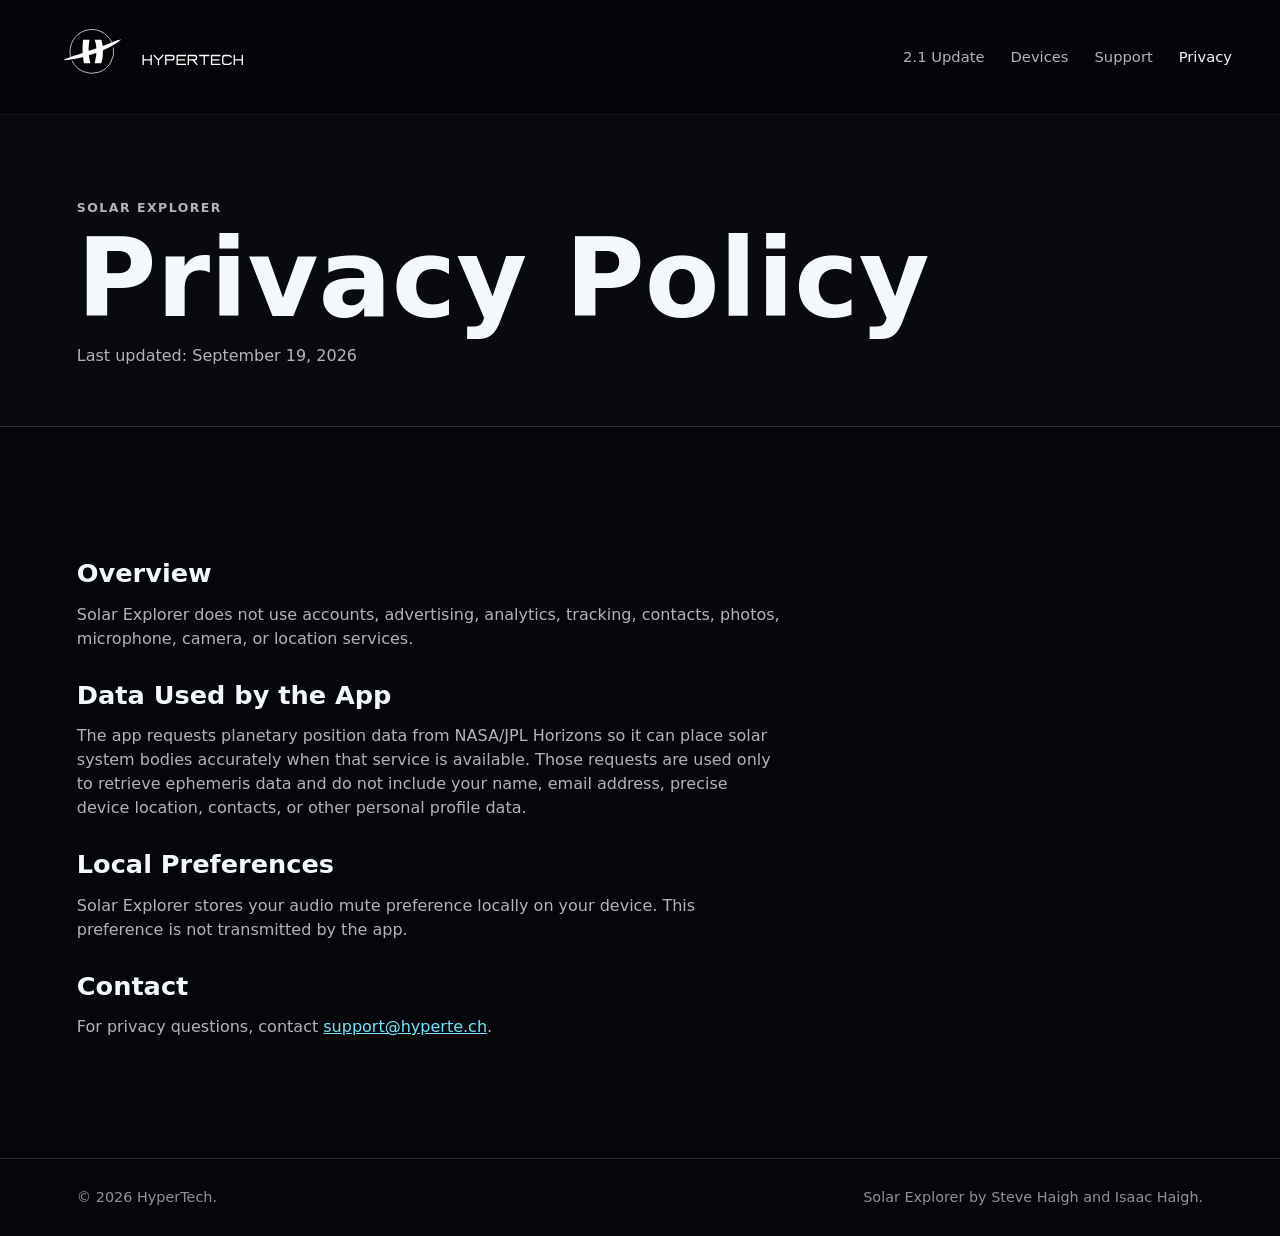
==== commit 434161b5: "Standardize navigation across pages" ====
--- a/privacy.html
+++ b/privacy.html
@@ -46,7 +46,8 @@
             <img src="assets/hypertech-logo-white.svg" alt="HyperTech" width="200" height="78">
         </a>
         <nav aria-label="Primary">
-            <a href="index.html#solar-explorer">Solar Explorer</a>
+            <a href="index.html#solar-explorer">2.1 Update</a>
+            <a href="index.html#devices">Devices</a>
             <a href="support.html">Support</a>
             <a href="privacy.html" aria-current="page">Privacy</a>
         </nav>
